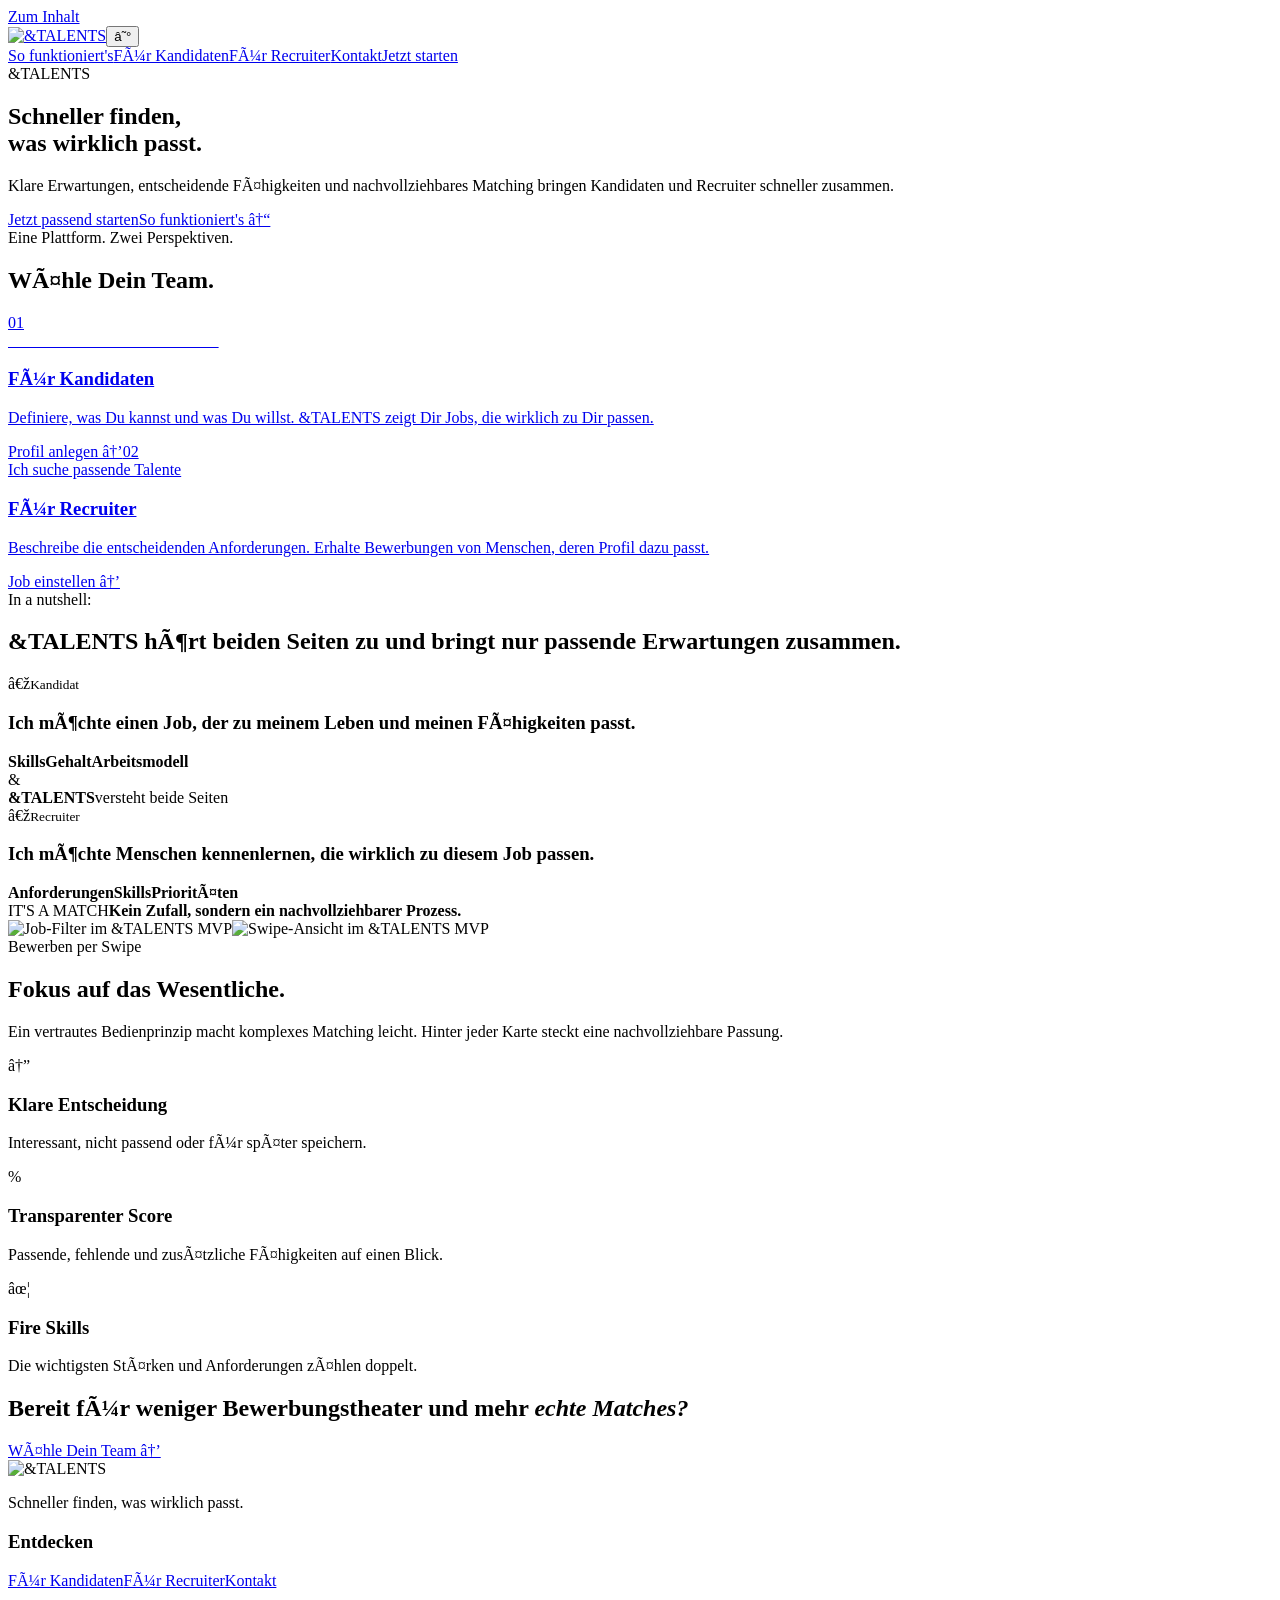
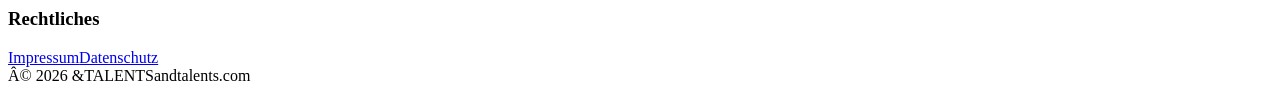
==== index.html @ d3ea46b2 "Initial website publish" ====
<!doctype html><html lang="de"><head><meta charset="utf-8"><meta name="viewport" content="width=device-width,initial-scale=1"><meta name="description" content="&TALENTS â€“ Schneller finden, was wirklich passt. Strukturiertes Skill-Matching fÃ¼r Kandidaten und Recruiter."><title>&TALENTS â€“ Schneller finden, was wirklich passt.</title><link rel="stylesheet" href="styles.css"></head><body><a class="skip" href="#main">Zum Inhalt</a>
<header class="nav"><div class="wrap nav-row"><a href="index.html"><img class="logo" src="assets/andtalents-logo.jpg" alt="&TALENTS"></a><button class="nav-toggle" aria-label="MenÃ¼ Ã¶ffnen">â˜°</button><nav class="nav-links"><a href="#so-gehts">So funktioniert's</a><a href="kandidaten.html">FÃ¼r Kandidaten</a><a href="recruiter.html">FÃ¼r Recruiter</a><a href="kontakt.html">Kontakt</a><a class="btn btn-primary" href="#start">Jetzt starten</a></nav></div></header>
<main id="main"><section class="hero"><div class="wrap"><div class="hero-copy"><span class="eyebrow"><i class="dot"></i>&TALENTS</span><h1>Schneller finden,<br>was wirklich <span class="accent">passt.</span></h1><p>Klare Erwartungen, entscheidende FÃ¤higkeiten und nachvollziehbares Matching bringen Kandidaten und Recruiter schneller zusammen.</p><div class="hero-actions"><a class="btn btn-primary" href="#start">Jetzt passend starten</a><a class="btn btn-ghost" href="#so-gehts">So funktioniert's â†“</a></div></div></div></section>
<section class="section" id="start"><div class="wrap"><div class="section-head reveal"><span class="eyebrow"><i class="dot"></i>Eine Plattform. Zwei Perspektiven.</span><h2>WÃ¤hle Dein <span class="accent">Team.</span></h2></div><div class="switch-grid"><a class="choice choice-candidate reveal" href="https://andtalents.comagno.com/"><span class="choice-num">01</span><div><span class="eyebrow" style="color:#fff">Ich suche meinen nÃ¤chsten Job</span><h3>FÃ¼r Kandidaten</h3><p>Definiere, was Du kannst und was Du willst. &TALENTS zeigt Dir Jobs, die wirklich zu Dir passen.</p></div><span class="btn btn-ghost">Profil anlegen â†’</span></a><a class="choice choice-recruiter reveal" href="https://andtalents.comagno.com/recruiter"><span class="choice-num">02</span><div><span class="eyebrow">Ich suche passende Talente</span><h3>FÃ¼r Recruiter</h3><p>Beschreibe die entscheidenden Anforderungen. Erhalte Bewerbungen von Menschen, deren Profil dazu passt.</p></div><span class="btn btn-primary">Job einstellen â†’</span></a></div></div></section>
<section class="section section-soft" id="so-gehts"><div class="wrap"><div class="section-head reveal"><span class="eyebrow"><i class="dot"></i>In a nutshell:</span><h2>&TALENTS hÃ¶rt beiden Seiten zu und bringt nur passende Erwartungen <span class="accent">zusammen.</span></h2></div><div class="mediator reveal"><article class="voice candidate-voice"><span class="quote">â€ž</span><small>Kandidat</small><h3>Ich mÃ¶chte einen Job, der zu meinem Leben und meinen FÃ¤higkeiten passt.</h3><div class="voice-tags"><b>Skills</b><b>Gehalt</b><b>Arbeitsmodell</b></div></article><div class="mediator-person"><div class="mediator-mark">&</div><strong>&TALENTS</strong><span>versteht beide Seiten</span></div><article class="voice recruiter-voice"><span class="quote">â€ž</span><small>Recruiter</small><h3>Ich mÃ¶chte Menschen kennenlernen, die wirklich zu diesem Job passen.</h3><div class="voice-tags"><b>Anforderungen</b><b>Skills</b><b>PrioritÃ¤ten</b></div></article></div><div class="mediator-result reveal"><span>IT'S A MATCH</span><strong>Kein Zufall, sondern ein nachvollziehbarer Prozess.</strong></div></div></section>
<section class="section"><div class="wrap product-showcase"><div class="phones reveal"><img class="phone" src="assets/app-filter.png" alt="Job-Filter im &TALENTS MVP"><img class="phone" src="assets/app-swipe.png" alt="Swipe-Ansicht im &TALENTS MVP"></div><div class="reveal"><span class="eyebrow"><i class="dot"></i>Bewerben per Swipe</span><h2>Fokus auf das <span class="accent">Wesentliche.</span></h2><p>Ein vertrautes Bedienprinzip macht komplexes Matching leicht. Hinter jeder Karte steckt eine nachvollziehbare Passung.</p><div class="feature-list"><div class="feature"><span class="feature-icon">â†”</span><div><h3>Klare Entscheidung</h3><p>Interessant, nicht passend oder fÃ¼r spÃ¤ter speichern.</p></div></div><div class="feature"><span class="feature-icon">%</span><div><h3>Transparenter Score</h3><p>Passende, fehlende und zusÃ¤tzliche FÃ¤higkeiten auf einen Blick.</p></div></div><div class="feature"><span class="feature-icon">âœ¦</span><div><h3>Fire Skills</h3><p>Die wichtigsten StÃ¤rken und Anforderungen zÃ¤hlen doppelt.</p></div></div></div></div></div></section>
<section class="section section-dark"><div class="wrap"><div class="quote-band reveal"><h2>Bereit fÃ¼r weniger Bewerbungstheater und mehr <span style="font-family:Georgia,serif;font-style:italic">echte Matches?</span></h2><a class="btn btn-ghost" href="#start">WÃ¤hle Dein Team â†’</a></div></div></section></main>
<footer class="footer"><div class="wrap"><div class="footer-grid"><div><img class="logo" src="assets/andtalents-logo.jpg" alt="&TALENTS"><p>Schneller finden, was wirklich passt.</p></div><div><h3>Entdecken</h3><div class="footer-links"><a href="kandidaten.html">FÃ¼r Kandidaten</a><a href="recruiter.html">FÃ¼r Recruiter</a><a href="kontakt.html">Kontakt</a></div></div><div><h3>Rechtliches</h3><div class="footer-links"><a href="impressum.html">Impressum</a><a href="datenschutz.html">Datenschutz</a></div></div></div><div class="footer-bottom"><span>Â© 2026 &TALENTS</span><span>andtalents.com</span></div></div></footer><script src="script.js"></script></body></html>
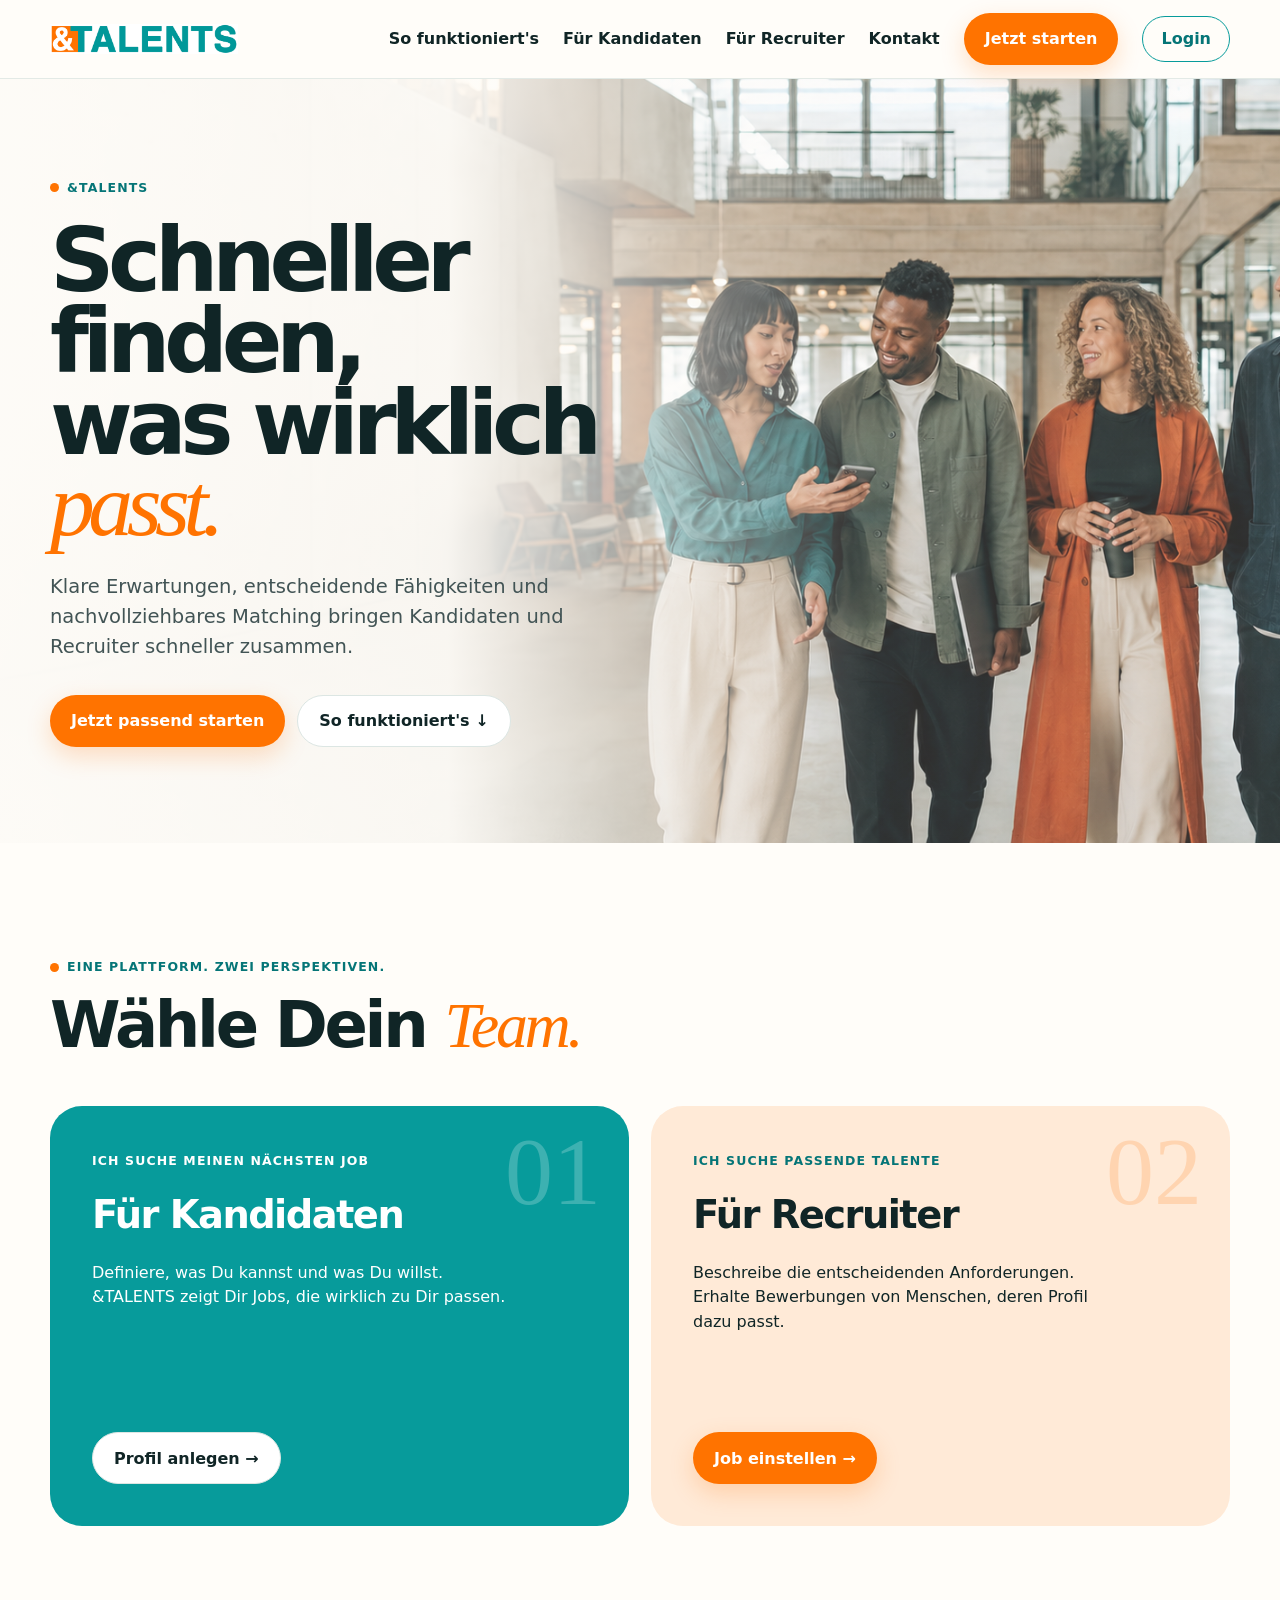
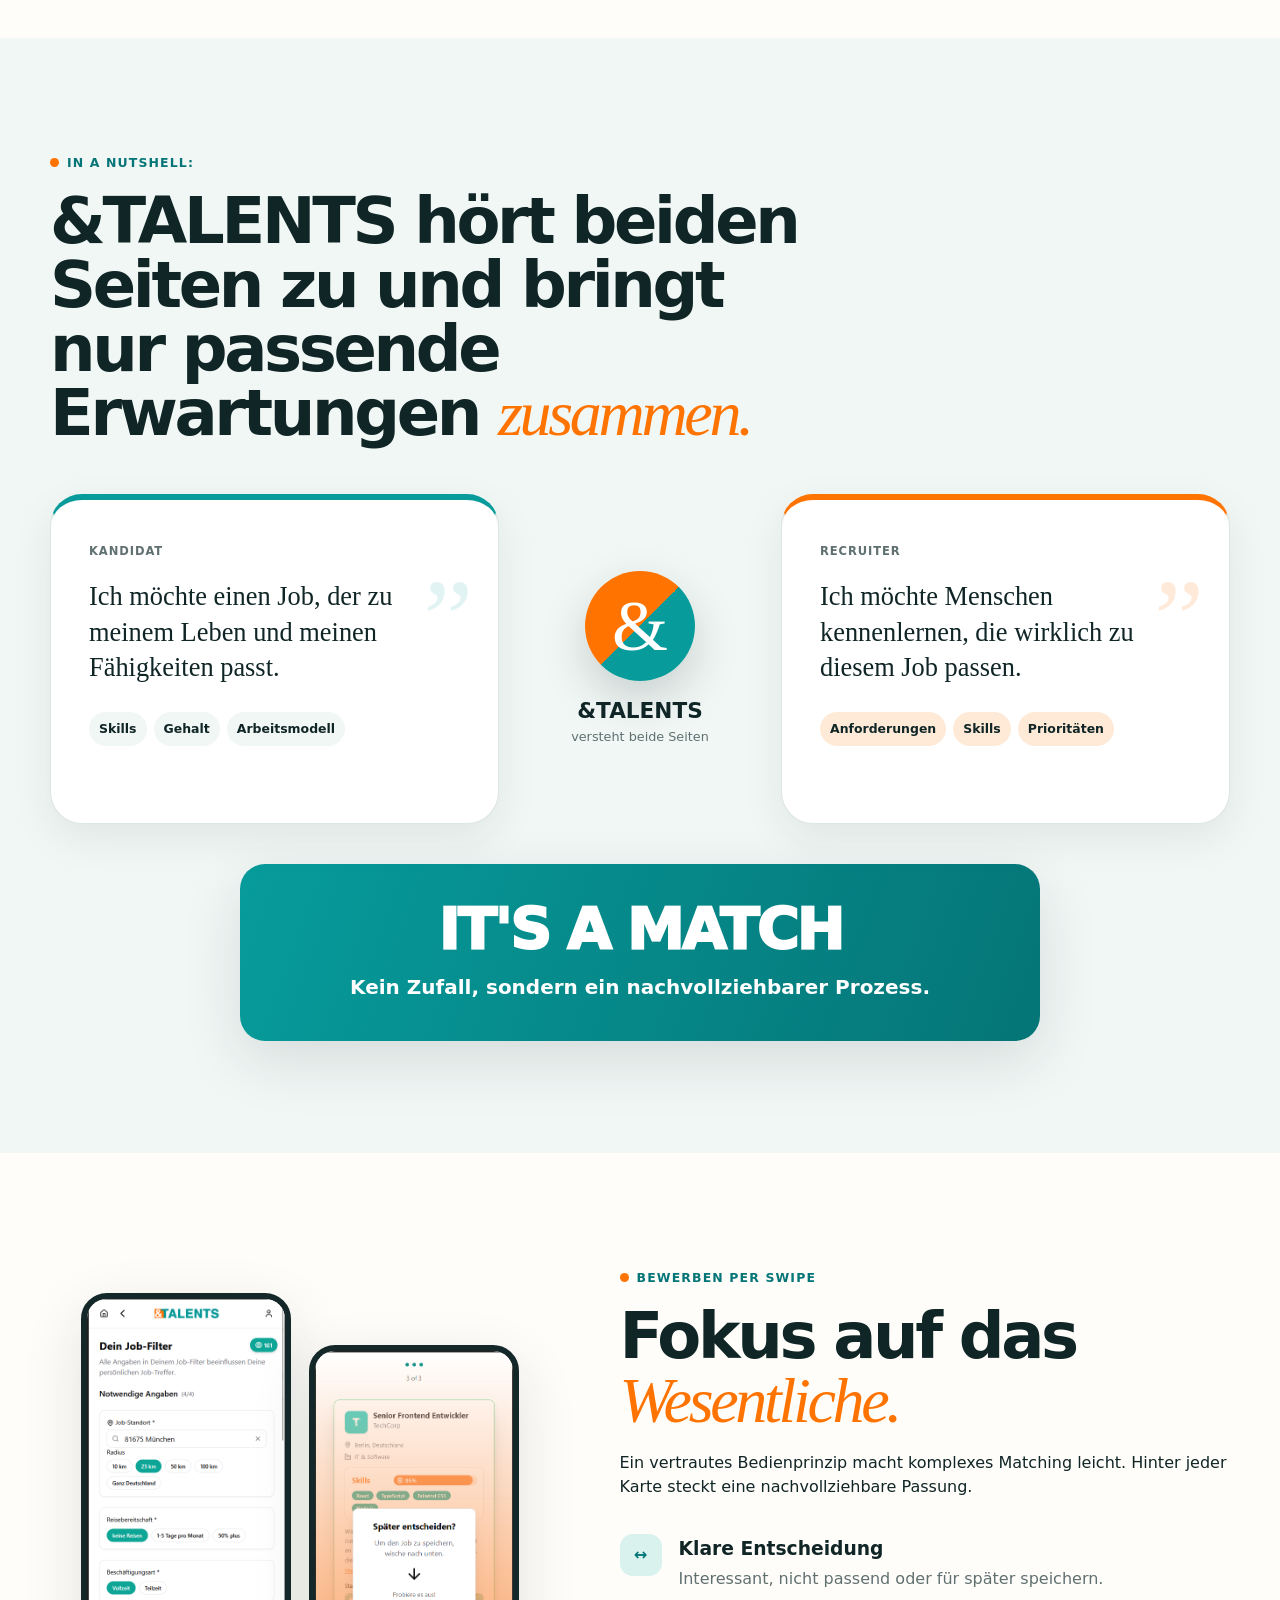
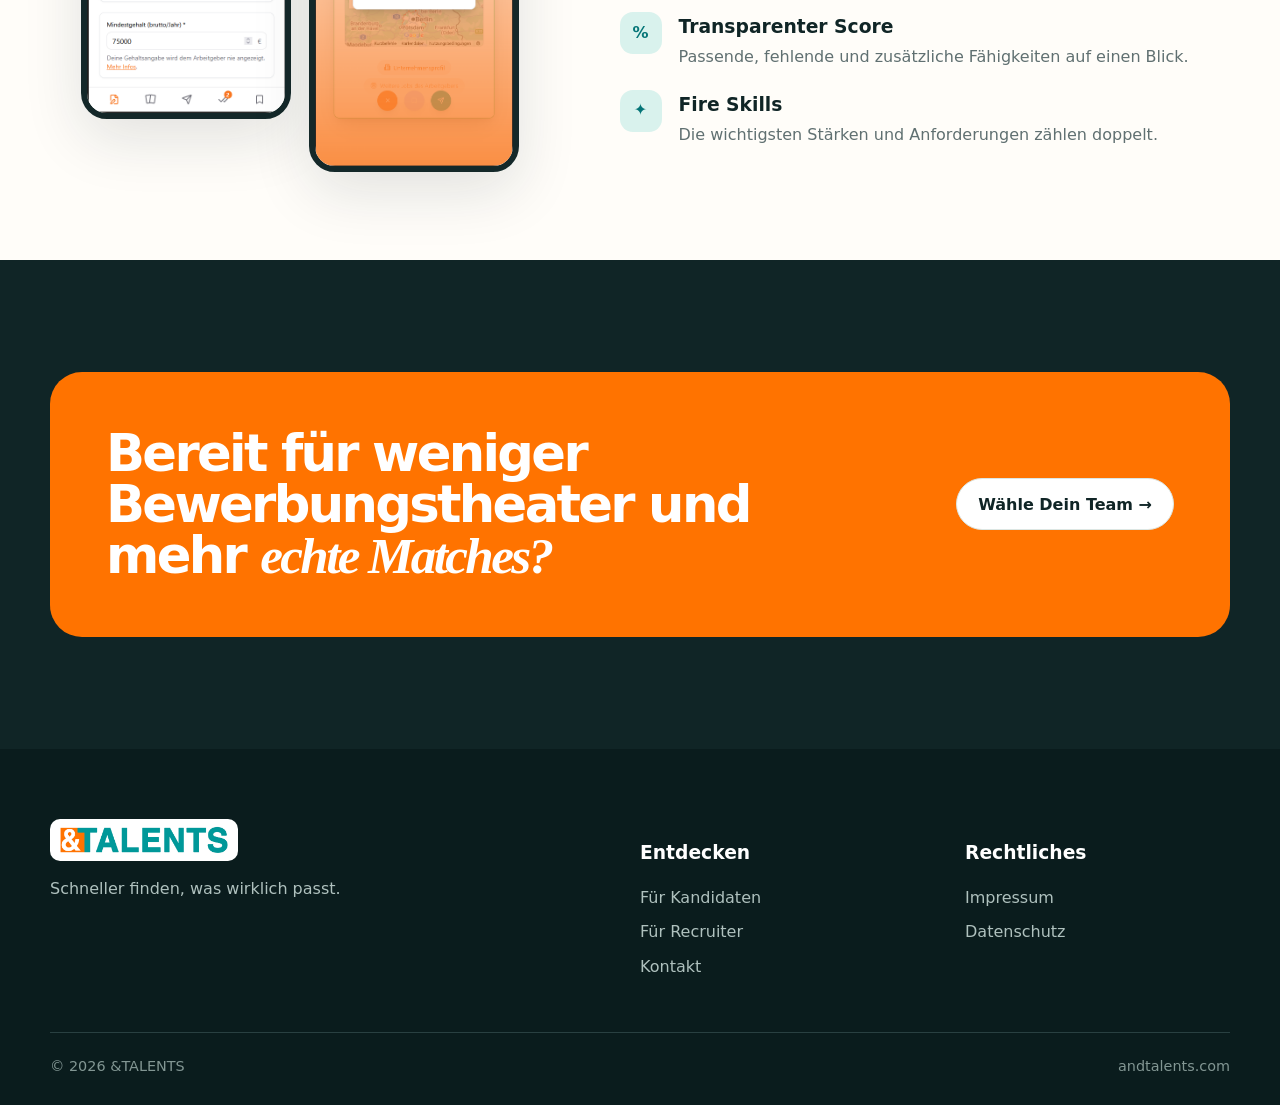
==== commit 4912586d: "Publish complete &TALENTS website" ====
--- a/index.html
+++ b/index.html
@@ -1,9 +1,8 @@
-<!doctype html><html lang="de"><head><meta charset="utf-8"><meta name="viewport" content="width=device-width,initial-scale=1"><meta name="description" content="&TALENTS â€“ Schneller finden, was wirklich passt. Strukturiertes Skill-Matching fÃ¼r Kandidaten und Recruiter."><title>&TALENTS â€“ Schneller finden, was wirklich passt.</title><link rel="stylesheet" href="styles.css"></head><body><a class="skip" href="#main">Zum Inhalt</a>
-<header class="nav"><div class="wrap nav-row"><a href="index.html"><img class="logo" src="assets/andtalents-logo.jpg" alt="&TALENTS"></a><button class="nav-toggle" aria-label="MenÃ¼ Ã¶ffnen">â˜°</button><nav class="nav-links"><a href="#so-gehts">So funktioniert's</a><a href="kandidaten.html">FÃ¼r Kandidaten</a><a href="recruiter.html">FÃ¼r Recruiter</a><a href="kontakt.html">Kontakt</a><a class="btn btn-primary" href="#start">Jetzt starten</a></nav></div></header>
-<main id="main"><section class="hero"><div class="wrap"><div class="hero-copy"><span class="eyebrow"><i class="dot"></i>&TALENTS</span><h1>Schneller finden,<br>was wirklich <span class="accent">passt.</span></h1><p>Klare Erwartungen, entscheidende FÃ¤higkeiten und nachvollziehbares Matching bringen Kandidaten und Recruiter schneller zusammen.</p><div class="hero-actions"><a class="btn btn-primary" href="#start">Jetzt passend starten</a><a class="btn btn-ghost" href="#so-gehts">So funktioniert's â†“</a></div></div></div></section>
-<section class="section" id="start"><div class="wrap"><div class="section-head reveal"><span class="eyebrow"><i class="dot"></i>Eine Plattform. Zwei Perspektiven.</span><h2>WÃ¤hle Dein <span class="accent">Team.</span></h2></div><div class="switch-grid"><a class="choice choice-candidate reveal" href="https://andtalents.comagno.com/"><span class="choice-num">01</span><div><span class="eyebrow" style="color:#fff">Ich suche meinen nÃ¤chsten Job</span><h3>FÃ¼r Kandidaten</h3><p>Definiere, was Du kannst und was Du willst. &TALENTS zeigt Dir Jobs, die wirklich zu Dir passen.</p></div><span class="btn btn-ghost">Profil anlegen â†’</span></a><a class="choice choice-recruiter reveal" href="https://andtalents.comagno.com/recruiter"><span class="choice-num">02</span><div><span class="eyebrow">Ich suche passende Talente</span><h3>FÃ¼r Recruiter</h3><p>Beschreibe die entscheidenden Anforderungen. Erhalte Bewerbungen von Menschen, deren Profil dazu passt.</p></div><span class="btn btn-primary">Job einstellen â†’</span></a></div></div></section>
-<section class="section section-soft" id="so-gehts"><div class="wrap"><div class="section-head reveal"><span class="eyebrow"><i class="dot"></i>In a nutshell:</span><h2>&TALENTS hÃ¶rt beiden Seiten zu und bringt nur passende Erwartungen <span class="accent">zusammen.</span></h2></div><div class="mediator reveal"><article class="voice candidate-voice"><span class="quote">â€ž</span><small>Kandidat</small><h3>Ich mÃ¶chte einen Job, der zu meinem Leben und meinen FÃ¤higkeiten passt.</h3><div class="voice-tags"><b>Skills</b><b>Gehalt</b><b>Arbeitsmodell</b></div></article><div class="mediator-person"><div class="mediator-mark">&</div><strong>&TALENTS</strong><span>versteht beide Seiten</span></div><article class="voice recruiter-voice"><span class="quote">â€ž</span><small>Recruiter</small><h3>Ich mÃ¶chte Menschen kennenlernen, die wirklich zu diesem Job passen.</h3><div class="voice-tags"><b>Anforderungen</b><b>Skills</b><b>PrioritÃ¤ten</b></div></article></div><div class="mediator-result reveal"><span>IT'S A MATCH</span><strong>Kein Zufall, sondern ein nachvollziehbarer Prozess.</strong></div></div></section>
-<section class="section"><div class="wrap product-showcase"><div class="phones reveal"><img class="phone" src="assets/app-filter.png" alt="Job-Filter im &TALENTS MVP"><img class="phone" src="assets/app-swipe.png" alt="Swipe-Ansicht im &TALENTS MVP"></div><div class="reveal"><span class="eyebrow"><i class="dot"></i>Bewerben per Swipe</span><h2>Fokus auf das <span class="accent">Wesentliche.</span></h2><p>Ein vertrautes Bedienprinzip macht komplexes Matching leicht. Hinter jeder Karte steckt eine nachvollziehbare Passung.</p><div class="feature-list"><div class="feature"><span class="feature-icon">â†”</span><div><h3>Klare Entscheidung</h3><p>Interessant, nicht passend oder fÃ¼r spÃ¤ter speichern.</p></div></div><div class="feature"><span class="feature-icon">%</span><div><h3>Transparenter Score</h3><p>Passende, fehlende und zusÃ¤tzliche FÃ¤higkeiten auf einen Blick.</p></div></div><div class="feature"><span class="feature-icon">âœ¦</span><div><h3>Fire Skills</h3><p>Die wichtigsten StÃ¤rken und Anforderungen zÃ¤hlen doppelt.</p></div></div></div></div></div></section>
-<section class="section section-dark"><div class="wrap"><div class="quote-band reveal"><h2>Bereit fÃ¼r weniger Bewerbungstheater und mehr <span style="font-family:Georgia,serif;font-style:italic">echte Matches?</span></h2><a class="btn btn-ghost" href="#start">WÃ¤hle Dein Team â†’</a></div></div></section></main>
-<footer class="footer"><div class="wrap"><div class="footer-grid"><div><img class="logo" src="assets/andtalents-logo.jpg" alt="&TALENTS"><p>Schneller finden, was wirklich passt.</p></div><div><h3>Entdecken</h3><div class="footer-links"><a href="kandidaten.html">FÃ¼r Kandidaten</a><a href="recruiter.html">FÃ¼r Recruiter</a><a href="kontakt.html">Kontakt</a></div></div><div><h3>Rechtliches</h3><div class="footer-links"><a href="impressum.html">Impressum</a><a href="datenschutz.html">Datenschutz</a></div></div></div><div class="footer-bottom"><span>Â© 2026 &TALENTS</span><span>andtalents.com</span></div></div></footer><script src="script.js"></script></body></html>
-
+<!doctype html><html lang="de"><head><meta charset="utf-8"><meta name="viewport" content="width=device-width,initial-scale=1"><meta name="description" content="&TALENTS – Schneller finden, was wirklich passt. Strukturiertes Skill-Matching für Kandidaten und Recruiter."><title>&TALENTS – Schneller finden, was wirklich passt.</title><link rel="stylesheet" href="styles.css"></head><body><a class="skip" href="#main">Zum Inhalt</a>
+<header class="nav"><div class="wrap nav-row"><a href="index.html"><img class="logo" src="assets/andtalents-logo.jpg" alt="&TALENTS"></a><button class="nav-toggle" aria-label="Menü öffnen">☰</button><nav class="nav-links"><a href="#so-gehts">So funktioniert's</a><a href="kandidaten.html">Für Kandidaten</a><a href="recruiter.html">Für Recruiter</a><a href="kontakt.html">Kontakt</a><a class="btn btn-primary" href="#start">Jetzt starten</a></nav></div></header>
+<main id="main"><section class="hero"><div class="wrap"><div class="hero-copy"><span class="eyebrow"><i class="dot"></i>&TALENTS</span><h1>Schneller finden,<br>was wirklich <span class="accent">passt.</span></h1><p>Klare Erwartungen, entscheidende Fähigkeiten und nachvollziehbares Matching bringen Kandidaten und Recruiter schneller zusammen.</p><div class="hero-actions"><a class="btn btn-primary" href="#start">Jetzt passend starten</a><a class="btn btn-ghost" href="#so-gehts">So funktioniert's ↓</a></div></div></div></section>
+<section class="section" id="start"><div class="wrap"><div class="section-head reveal"><span class="eyebrow"><i class="dot"></i>Eine Plattform. Zwei Perspektiven.</span><h2>Wähle Dein <span class="accent">Team.</span></h2></div><div class="switch-grid"><a class="choice choice-candidate reveal" href="https://andtalents.comagno.com/"><span class="choice-num">01</span><div><span class="eyebrow" style="color:#fff">Ich suche meinen nächsten Job</span><h3>Für Kandidaten</h3><p>Definiere, was Du kannst und was Du willst. &TALENTS zeigt Dir Jobs, die wirklich zu Dir passen.</p></div><span class="btn btn-ghost">Profil anlegen →</span></a><a class="choice choice-recruiter reveal" href="https://andtalents.comagno.com/recruiter"><span class="choice-num">02</span><div><span class="eyebrow">Ich suche passende Talente</span><h3>Für Recruiter</h3><p>Beschreibe die entscheidenden Anforderungen. Erhalte Bewerbungen von Menschen, deren Profil dazu passt.</p></div><span class="btn btn-primary">Job einstellen →</span></a></div></div></section>
+<section class="section section-soft" id="so-gehts"><div class="wrap"><div class="section-head reveal"><span class="eyebrow"><i class="dot"></i>In a nutshell:</span><h2>&TALENTS hört beiden Seiten zu und bringt nur passende Erwartungen <span class="accent">zusammen.</span></h2></div><div class="mediator reveal"><article class="voice candidate-voice"><span class="quote">„</span><small>Kandidat</small><h3>Ich möchte einen Job, der zu meinem Leben und meinen Fähigkeiten passt.</h3><div class="voice-tags"><b>Skills</b><b>Gehalt</b><b>Arbeitsmodell</b></div></article><div class="mediator-person"><div class="mediator-mark">&</div><strong>&TALENTS</strong><span>versteht beide Seiten</span></div><article class="voice recruiter-voice"><span class="quote">„</span><small>Recruiter</small><h3>Ich möchte Menschen kennenlernen, die wirklich zu diesem Job passen.</h3><div class="voice-tags"><b>Anforderungen</b><b>Skills</b><b>Prioritäten</b></div></article></div><div class="mediator-result reveal"><span>IT'S A MATCH</span><strong>Kein Zufall, sondern ein nachvollziehbarer Prozess.</strong></div></div></section>
+<section class="section"><div class="wrap product-showcase"><div class="phones reveal"><img class="phone" src="assets/app-filter.png" alt="Job-Filter im &TALENTS MVP"><img class="phone" src="assets/app-swipe.png" alt="Swipe-Ansicht im &TALENTS MVP"></div><div class="reveal"><span class="eyebrow"><i class="dot"></i>Bewerben per Swipe</span><h2>Fokus auf das <span class="accent">Wesentliche.</span></h2><p>Ein vertrautes Bedienprinzip macht komplexes Matching leicht. Hinter jeder Karte steckt eine nachvollziehbare Passung.</p><div class="feature-list"><div class="feature"><span class="feature-icon">↔</span><div><h3>Klare Entscheidung</h3><p>Interessant, nicht passend oder für später speichern.</p></div></div><div class="feature"><span class="feature-icon">%</span><div><h3>Transparenter Score</h3><p>Passende, fehlende und zusätzliche Fähigkeiten auf einen Blick.</p></div></div><div class="feature"><span class="feature-icon">✦</span><div><h3>Fire Skills</h3><p>Die wichtigsten Stärken und Anforderungen zählen doppelt.</p></div></div></div></div></div></section>
+<section class="section section-dark"><div class="wrap"><div class="quote-band reveal"><h2>Bereit für weniger Bewerbungstheater und mehr <span style="font-family:Georgia,serif;font-style:italic">echte Matches?</span></h2><a class="btn btn-ghost" href="#start">Wähle Dein Team →</a></div></div></section></main>
+<footer class="footer"><div class="wrap"><div class="footer-grid"><div><img class="logo" src="assets/andtalents-logo.jpg" alt="&TALENTS"><p>Schneller finden, was wirklich passt.</p></div><div><h3>Entdecken</h3><div class="footer-links"><a href="kandidaten.html">Für Kandidaten</a><a href="recruiter.html">Für Recruiter</a><a href="kontakt.html">Kontakt</a></div></div><div><h3>Rechtliches</h3><div class="footer-links"><a href="impressum.html">Impressum</a><a href="datenschutz.html">Datenschutz</a></div></div></div><div class="footer-bottom"><span>© 2026 &TALENTS</span><span>andtalents.com</span></div></div></footer><script src="script.js"></script></body></html>
--- a/styles.css
+++ b/styles.css
@@ -0,0 +1,14 @@
+@import url('button-fixes.css');
+@import url('mediator-home.css');
+@import url('page-images.css');
+@import url('page-heroes.css');
+:root{--teal:#079b9b;--teal-dark:#057577;--orange:#ff7300;--ink:#102526;--muted:#607071;--paper:#fffdf9;--soft:#f1f7f5;--line:#dce6e3;--radius:24px;--shadow:0 20px 60px rgba(16,37,38,.12)}
+*{box-sizing:border-box}html{scroll-behavior:smooth}body{margin:0;background:var(--paper);color:var(--ink);font-family:Inter,ui-sans-serif,system-ui,-apple-system,BlinkMacSystemFont,"Segoe UI",sans-serif;line-height:1.55}a{color:inherit;text-decoration:none}img{max-width:100%;display:block}.wrap{width:min(1180px,calc(100% - 40px));margin:auto}.skip{position:absolute;left:-9999px}.skip:focus{left:16px;top:16px;z-index:99;background:#fff;padding:10px}
+.nav{position:sticky;top:0;z-index:50;background:rgba(255,253,249,.88);backdrop-filter:blur(16px);border-bottom:1px solid rgba(220,230,227,.8)}.nav-row{height:78px;display:flex;align-items:center;justify-content:space-between;gap:28px}.logo{width:188px}.nav-links{display:flex;align-items:center;gap:24px;font-weight:650}.nav-links a:hover{color:var(--teal)}.nav-toggle{display:none;border:0;background:transparent;font-size:28px}.btn{display:inline-flex;align-items:center;justify-content:center;gap:8px;border:0;border-radius:999px;padding:14px 21px;font-weight:800;cursor:pointer;transition:.2s ease}.btn:hover{transform:translateY(-2px)}.btn-primary{background:var(--orange);color:#fff;box-shadow:0 9px 24px rgba(255,115,0,.22)}.btn-secondary{background:var(--teal);color:#fff}.btn-ghost{border:1px solid var(--line);background:#fff}.eyebrow{display:inline-flex;align-items:center;gap:8px;color:var(--teal-dark);font-weight:850;text-transform:uppercase;letter-spacing:.09em;font-size:.78rem}.dot{width:9px;height:9px;border-radius:50%;background:var(--orange)}
+.hero{min-height:720px;display:grid;align-items:center;background:linear-gradient(90deg,rgba(255,253,249,.98) 0%,rgba(255,253,249,.95) 35%,rgba(255,253,249,.18) 68%),url('assets/hero-urban-team.png') center/cover no-repeat}.hero-copy{max-width:650px;padding:96px 0}.hero h1,.page-hero h1{font-size:clamp(3.15rem,7vw,6.65rem);line-height:.91;letter-spacing:-.072em;margin:20px 0 26px}.accent{font-family:Georgia,serif;font-style:italic;font-weight:500;color:var(--orange)}.hero p,.page-hero p{font-size:1.22rem;color:#425455;max-width:590px}.hero-actions{display:flex;gap:12px;flex-wrap:wrap;margin-top:32px}.trust{margin-top:32px;display:flex;gap:24px;flex-wrap:wrap;font-weight:700;font-size:.92rem}.trust span:before{content:'✓';color:var(--teal);margin-right:7px}
+.section{padding:112px 0}.section-soft{background:var(--soft)}.section-dark{background:var(--ink);color:#fff}.section-head{max-width:760px;margin-bottom:48px}.section h2{font-size:clamp(2.25rem,5vw,4.6rem);line-height:1;letter-spacing:-.052em;margin:14px 0 18px}.section-head p{color:var(--muted);font-size:1.08rem}.section-dark .section-head p{color:#b8c8c5}.switch-grid{display:grid;grid-template-columns:1fr 1fr;gap:22px}.choice{position:relative;min-height:420px;border-radius:32px;padding:42px;overflow:hidden;display:flex;flex-direction:column;justify-content:space-between;transition:.25s ease}.choice:hover{transform:translateY(-6px);box-shadow:var(--shadow)}.choice-candidate{background:var(--teal);color:#fff}.choice-recruiter{background:#ffead7}.choice h3{font-size:2.4rem;letter-spacing:-.04em;margin:12px 0}.choice p{max-width:430px}.choice-num{font-family:Georgia,serif;font-size:6rem;line-height:1;color:rgba(255,255,255,.22);position:absolute;right:28px;top:18px}.choice-recruiter .choice-num{color:rgba(255,115,0,.18)}
+.steps{display:grid;grid-template-columns:repeat(3,1fr);gap:18px}.step{background:#fff;border:1px solid var(--line);padding:30px;border-radius:var(--radius)}.step b{display:grid;place-items:center;width:42px;height:42px;border-radius:50%;background:var(--orange);color:#fff;margin-bottom:40px}.step h3{font-size:1.3rem}.step p{color:var(--muted)}.product-showcase{display:grid;grid-template-columns:.9fr 1.1fr;gap:70px;align-items:center}.phones{display:flex;align-items:center;justify-content:center;gap:18px}.phone{width:42%;border-radius:26px;box-shadow:var(--shadow);border:6px solid #142829}.phone:nth-child(2){transform:translateY(52px)}.feature-list{display:grid;gap:20px;margin-top:34px}.feature{display:grid;grid-template-columns:44px 1fr;gap:15px}.feature-icon{width:42px;height:42px;display:grid;place-items:center;border-radius:13px;background:#d9f2ed;color:var(--teal-dark);font-weight:900}.feature h3,.feature p{margin:0}.feature p{color:var(--muted);margin-top:4px}.quote-band{padding:56px;border-radius:32px;background:var(--orange);color:#fff;display:flex;align-items:center;justify-content:space-between;gap:30px}.quote-band h2{font-size:clamp(2rem,4vw,4rem);max-width:730px;margin:0}.quote-band .btn{flex:none}
+.page-hero{padding:110px 0 90px;background:var(--soft)}.page-hero h1{max-width:900px}.two-col{display:grid;grid-template-columns:1fr 1fr;gap:70px;align-items:center}.card-grid{display:grid;grid-template-columns:repeat(3,1fr);gap:18px}.card{border:1px solid var(--line);background:#fff;padding:28px;border-radius:var(--radius)}.card h3{font-size:1.25rem}.card p{color:var(--muted)}.big-number{font-family:Georgia,serif;font-size:3.8rem;color:var(--orange);line-height:1}.contact-grid{display:grid;grid-template-columns:.75fr 1.25fr;gap:70px}.form{background:#fff;border:1px solid var(--line);border-radius:30px;padding:34px;box-shadow:var(--shadow)}label{display:block;font-weight:750;margin-bottom:7px}.field{margin-bottom:18px}input,textarea,select{width:100%;padding:15px 16px;border:1px solid #ccd9d6;border-radius:12px;background:#fff;font:inherit}textarea{min-height:140px;resize:vertical}.form-note{font-size:.84rem;color:var(--muted)}.legal{max-width:780px}.legal h2{font-size:1.6rem;letter-spacing:-.02em}.legal p{color:var(--muted)}
+.footer{background:#0a1c1d;color:#fff;padding:70px 0 28px}.footer-grid{display:grid;grid-template-columns:2fr 1fr 1fr;gap:60px}.footer .logo{filter:brightness(0) invert(1)}.footer p,.footer a{color:#afc1be}.footer a:hover{color:#fff}.footer-links{display:grid;gap:10px}.footer-bottom{border-top:1px solid #294041;margin-top:52px;padding-top:22px;color:#829693;font-size:.9rem;display:flex;justify-content:space-between}
+.reveal{opacity:0;transform:translateY(18px);transition:.65s ease}.reveal.visible{opacity:1;transform:none}
+@media(max-width:850px){.nav-links{display:none;position:absolute;top:78px;left:0;right:0;padding:24px;background:var(--paper);flex-direction:column;align-items:flex-start;border-bottom:1px solid var(--line)}.nav-links.open{display:flex}.nav-toggle{display:block}.nav-links .btn{width:100%}.hero{min-height:760px;background:linear-gradient(180deg,rgba(255,253,249,.98) 0%,rgba(255,253,249,.9) 53%,rgba(255,253,249,.25) 100%),url('assets/hero-urban-team.png') 67% center/cover}.hero-copy{padding:76px 0 280px}.switch-grid,.steps,.product-showcase,.two-col,.card-grid,.contact-grid,.footer-grid{grid-template-columns:1fr}.choice{min-height:350px}.phones{order:2}.phone{width:43%}.quote-band{padding:34px;align-items:flex-start;flex-direction:column}.section{padding:80px 0}.footer-grid{gap:32px}}@media(max-width:520px){.wrap{width:min(100% - 26px,1180px)}.logo{width:160px}.hero h1,.page-hero h1{font-size:3.15rem}.hero-actions .btn{width:100%}.choice{padding:28px}.phones{gap:8px}.phone{border-width:3px;border-radius:18px}.footer-bottom{flex-direction:column;gap:8px}}
